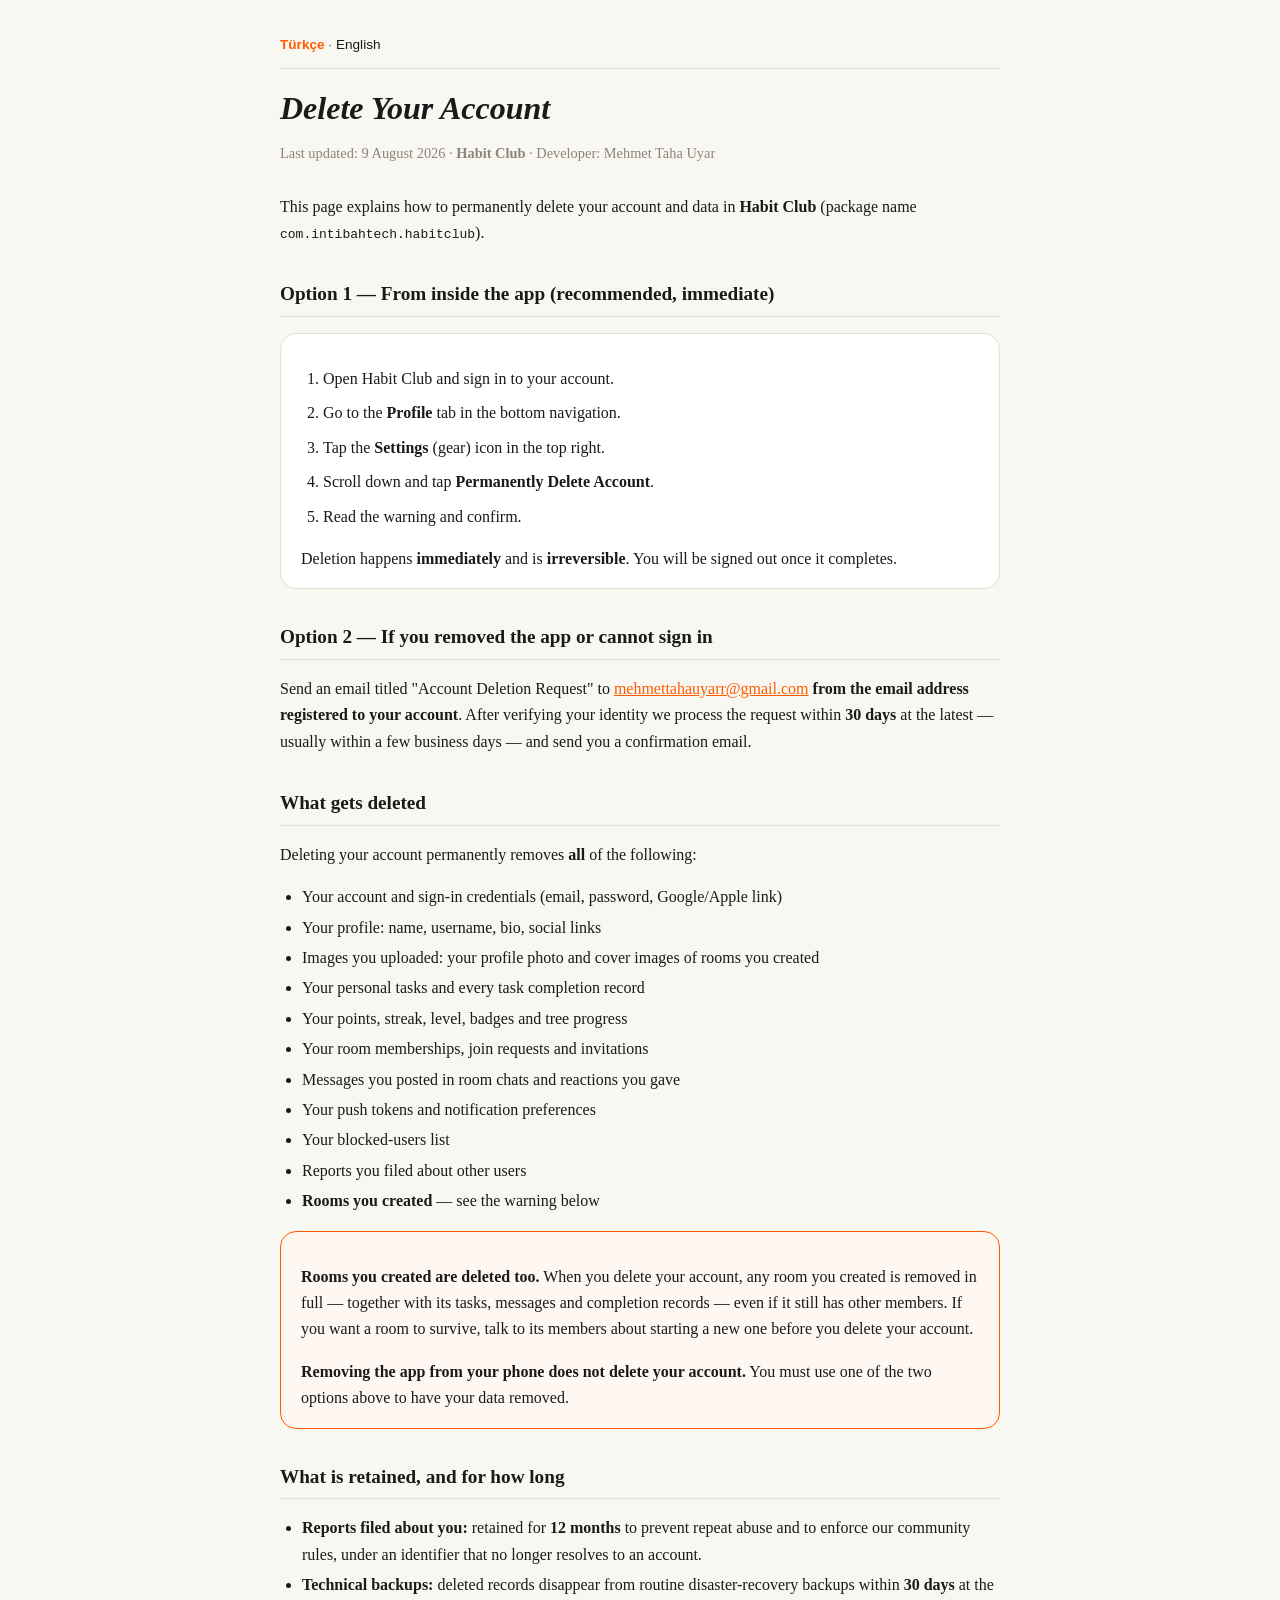
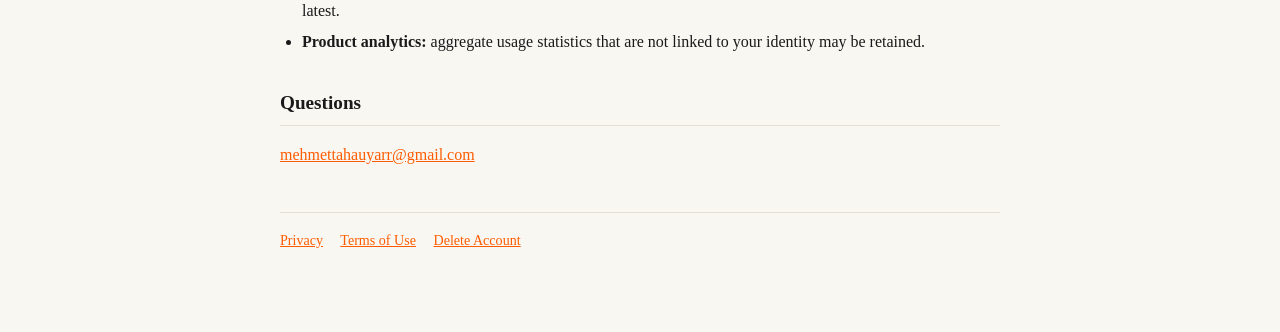
==== delete-account-en.html @ 31d337d4 "Hesap silme sayfası + İngilizce sürümler + gizlilik güncellemesi - delete-account.html / delete-acco" ====
<!DOCTYPE html>
<html lang="en">
<head>
<meta charset="utf-8">
<meta name="viewport" content="width=device-width, initial-scale=1">
<title>Delete Your Account — Habit Club</title>
<link rel="stylesheet" href="./legal.css">
</head>
<body>
<main>
  <p class="lang"><a href="./delete-account.html">Türkçe</a> · <span class="on">English</span></p>

  <h1>Delete Your Account</h1>
  <p class="updated">Last updated: 9 August 2026 · <strong>Habit Club</strong> · Developer: Mehmet Taha Uyar</p>

  <p>This page explains how to permanently delete your account and data in <strong>Habit Club</strong> (package name <code>com.intibahtech.habitclub</code>).</p>

  <h2>Option 1 — From inside the app (recommended, immediate)</h2>
  <div class="card">
    <ol class="steps">
      <li>Open Habit Club and sign in to your account.</li>
      <li>Go to the <strong>Profile</strong> tab in the bottom navigation.</li>
      <li>Tap the <strong>Settings</strong> (gear) icon in the top right.</li>
      <li>Scroll down and tap <strong>Permanently Delete Account</strong>.</li>
      <li>Read the warning and confirm.</li>
    </ol>
    <p style="margin-bottom:0">Deletion happens <strong>immediately</strong> and is <strong>irreversible</strong>. You will be signed out once it completes.</p>
  </div>

  <h2>Option 2 — If you removed the app or cannot sign in</h2>
  <p>Send an email titled "Account Deletion Request" to <a href="mailto:mehmettahauyarr@gmail.com?subject=Account%20Deletion%20Request%20-%20Habit%20Club">mehmettahauyarr@gmail.com</a> <strong>from the email address registered to your account</strong>. After verifying your identity we process the request within <strong>30 days</strong> at the latest — usually within a few business days — and send you a confirmation email.</p>

  <h2>What gets deleted</h2>
  <p>Deleting your account permanently removes <strong>all</strong> of the following:</p>
  <ul>
    <li>Your account and sign-in credentials (email, password, Google/Apple link)</li>
    <li>Your profile: name, username, bio, social links</li>
    <li>Images you uploaded: your profile photo and cover images of rooms you created</li>
    <li>Your personal tasks and every task completion record</li>
    <li>Your points, streak, level, badges and tree progress</li>
    <li>Your room memberships, join requests and invitations</li>
    <li>Messages you posted in room chats and reactions you gave</li>
    <li>Your push tokens and notification preferences</li>
    <li>Your blocked-users list</li>
    <li>Reports you filed about other users</li>
    <li><strong>Rooms you created</strong> — see the warning below</li>
  </ul>

  <div class="card warn">
    <p><strong>Rooms you created are deleted too.</strong> When you delete your account, any room you created is removed in full — together with its tasks, messages and completion records — even if it still has other members. If you want a room to survive, talk to its members about starting a new one before you delete your account.</p>
    <p style="margin-bottom:0"><strong>Removing the app from your phone does not delete your account.</strong> You must use one of the two options above to have your data removed.</p>
  </div>

  <h2>What is retained, and for how long</h2>
  <ul>
    <li><strong>Reports filed about you:</strong> retained for <strong>12 months</strong> to prevent repeat abuse and to enforce our community rules, under an identifier that no longer resolves to an account.</li>
    <li><strong>Technical backups:</strong> deleted records disappear from routine disaster-recovery backups within <strong>30 days</strong> at the latest.</li>
    <li><strong>Product analytics:</strong> aggregate usage statistics that are not linked to your identity may be retained.</li>
  </ul>

  <h2>Questions</h2>
  <p><a href="mailto:mehmettahauyarr@gmail.com">mehmettahauyarr@gmail.com</a></p>

  <footer>
    <a href="./privacy-en.html">Privacy</a>
    <a href="./terms-en.html">Terms of Use</a>
    <a href="./delete-account-en.html">Delete Account</a>
  </footer>
</main>
</body>
</html>
---- legal.css ----
/* Habit Club — yasal sayfalar ortak stili.
   Kaynak: habit-group/docs/  ·  Canlı: mtuyar.github.io/habitclub-legal/ */

:root {
  --bg: #F9F7F2;
  --card: #ffffff;
  --ink: #1A1A1A;
  --muted: #6b665c;
  --line: #e5e0d5;
  --accent: #FF5C00;
}

* { box-sizing: border-box; }

body {
  font-family: Georgia, 'Times New Roman', serif;
  background: var(--bg);
  color: var(--ink);
  margin: 0;
  padding: 20px 20px 80px;
  line-height: 1.65;
  -webkit-text-size-adjust: 100%;
}

main { max-width: 720px; margin: 0 auto; }

h1 { font-style: italic; font-size: 2rem; margin: 20px 0 4px; line-height: 1.2; }
h2 { font-size: 1.2rem; margin-top: 32px; border-bottom: 1px solid var(--line); padding-bottom: 6px; }
h3 { font-size: 1rem; margin: 22px 0 6px; }

.updated { color: #8a8578; font-size: .9rem; margin-bottom: 28px; }
a { color: var(--accent); }
ul { padding-left: 22px; }
li { margin: 4px 0; }

.card {
  background: var(--card);
  border: 1px solid var(--line);
  border-radius: 16px;
  padding: 16px 20px;
  margin: 16px 0;
}

.card.warn { border-color: var(--accent); background: #fff7f2; }

/* Dil değiştirici */
.lang {
  font-family: -apple-system, BlinkMacSystemFont, 'Segoe UI', Roboto, sans-serif;
  font-size: .85rem;
  color: var(--muted);
  border-bottom: 1px solid var(--line);
  padding-bottom: 12px;
}
.lang a { text-decoration: none; font-weight: 600; }
.lang .on { color: var(--ink); text-decoration: none; }

/* Sağlayıcı tablosu */
table { width: 100%; border-collapse: collapse; margin: 16px 0; font-size: .95rem; }
th, td { text-align: left; padding: 9px 10px; border-bottom: 1px solid var(--line); vertical-align: top; }
th { font-size: .8rem; letter-spacing: .04em; text-transform: uppercase; color: var(--muted); }
.wrap { overflow-x: auto; }

/* Adım listesi (hesap silme) */
ol.steps { padding-left: 22px; }
ol.steps li { margin: 8px 0; }

footer {
  margin-top: 44px;
  padding-top: 16px;
  border-top: 1px solid var(--line);
  font-size: .88rem;
  color: var(--muted);
}
footer a { margin-right: 14px; }

@media (prefers-color-scheme: dark) {
  :root {
    --bg: #131316;
    --card: #1c1c20;
    --ink: #F2F0EA;
    --muted: #9d978c;
    --line: #33333b;
    --accent: #FF8A4C;
  }
  .card.warn { background: #241a13; }
}
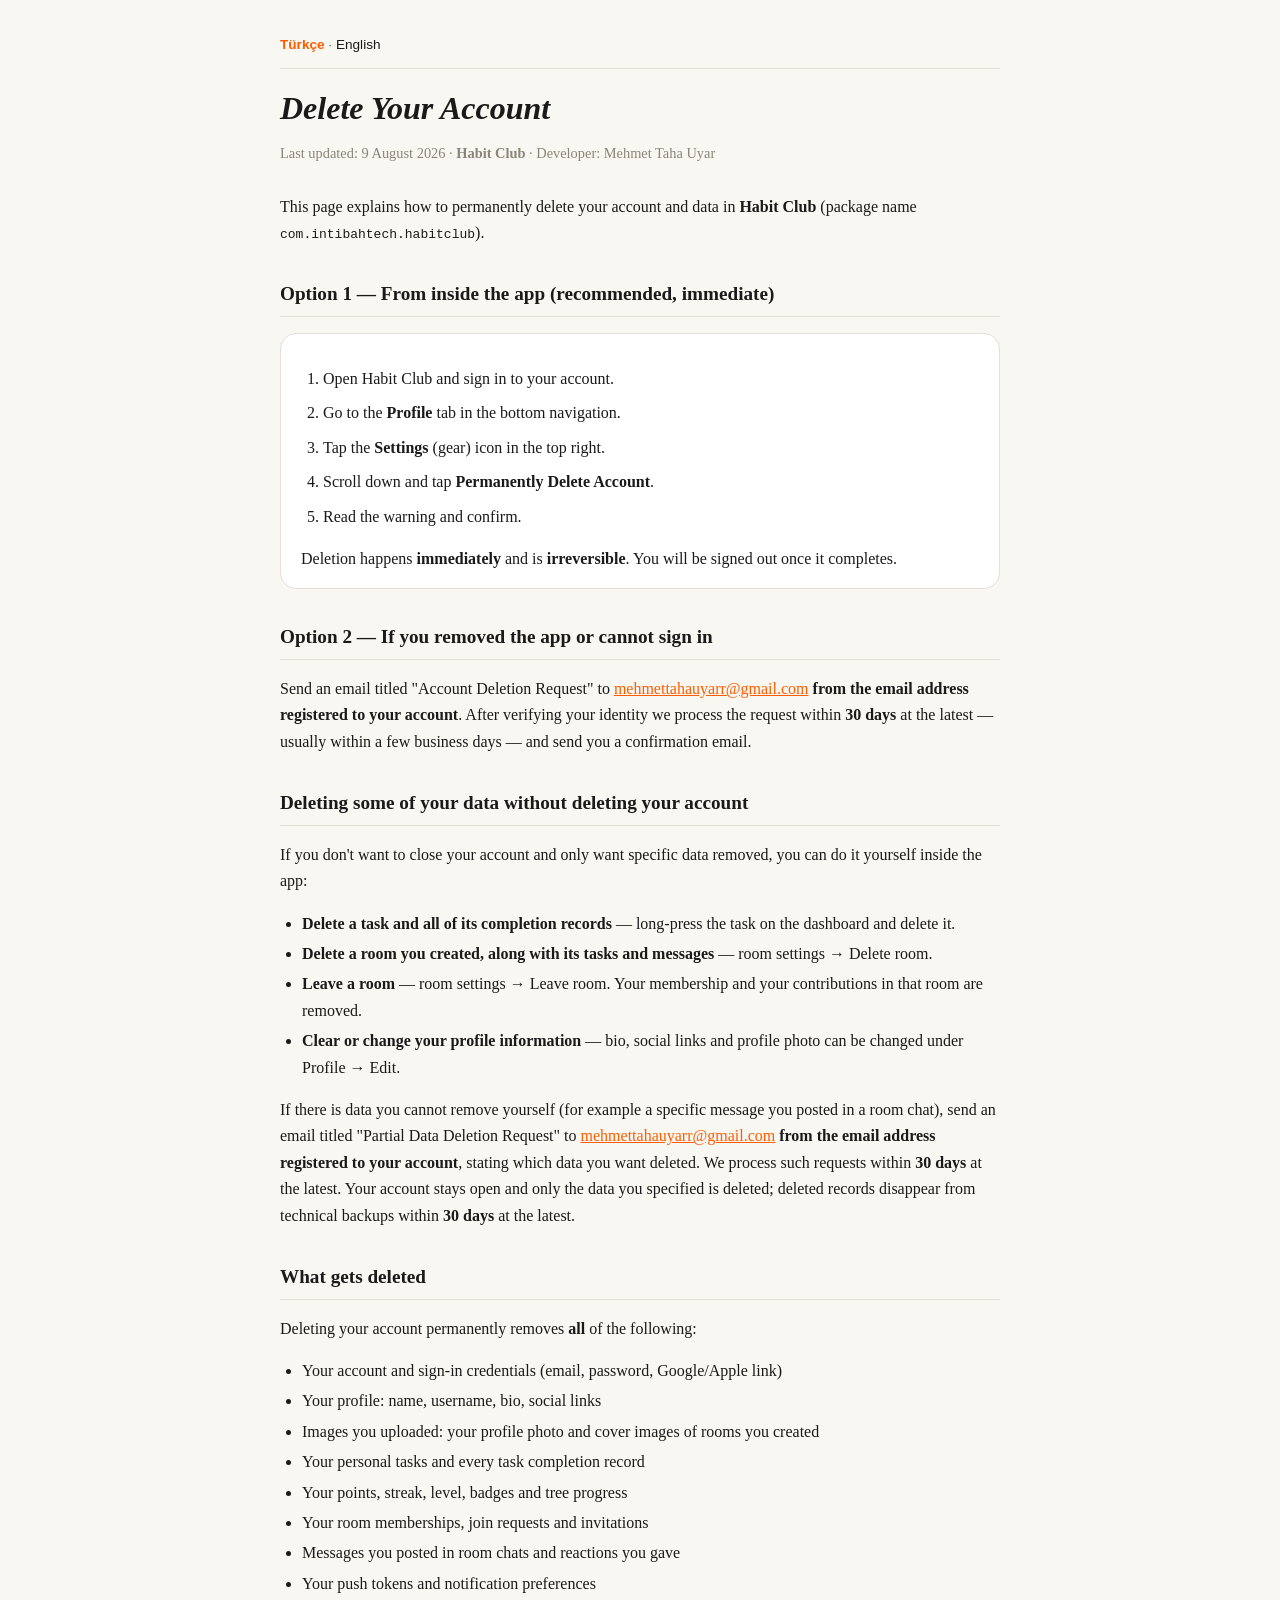
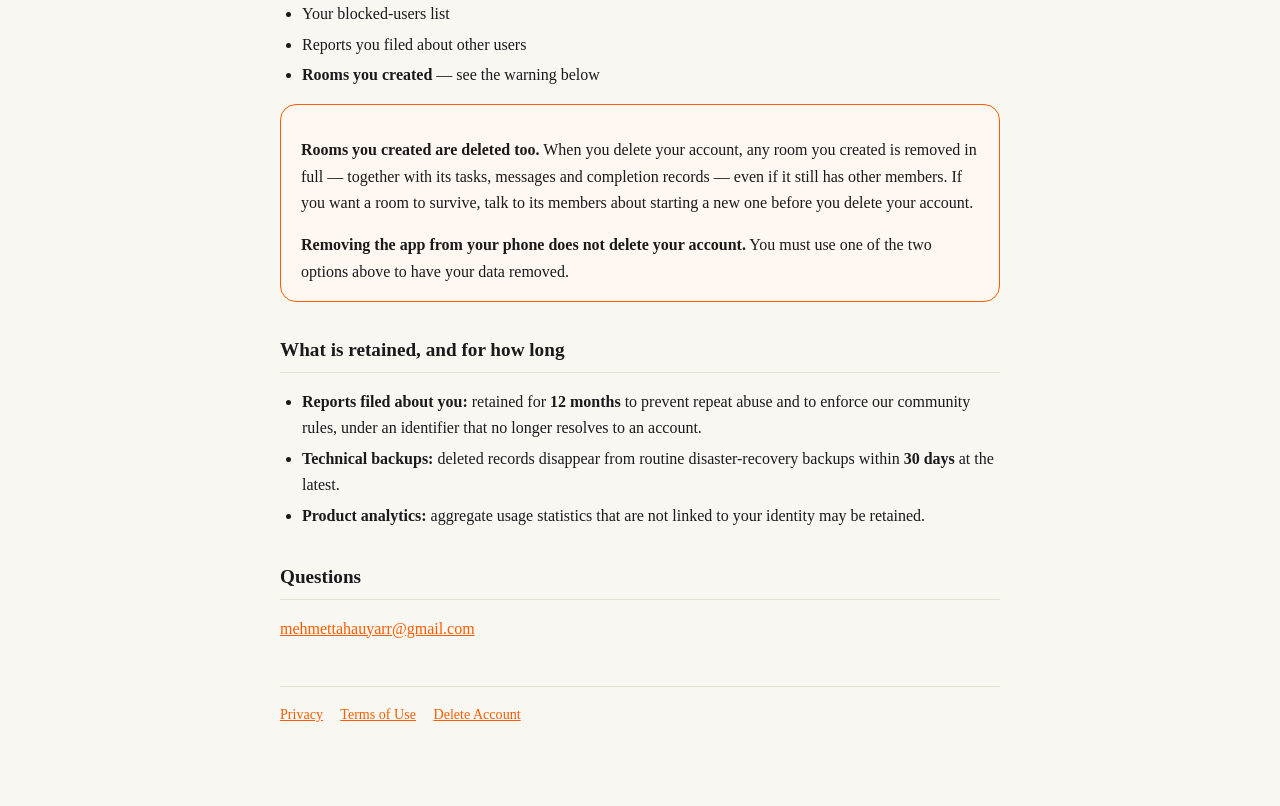
==== commit 87f16dd2: "Kısmi veri silme bölümü — Play 'Veri silme URL'si' alanının şartı Play, hesap silmenin yanı sıra 'he" ====
--- a/delete-account-en.html
+++ b/delete-account-en.html
@@ -29,6 +29,16 @@
 
   <h2>Option 2 — If you removed the app or cannot sign in</h2>
   <p>Send an email titled "Account Deletion Request" to <a href="mailto:mehmettahauyarr@gmail.com?subject=Account%20Deletion%20Request%20-%20Habit%20Club">mehmettahauyarr@gmail.com</a> <strong>from the email address registered to your account</strong>. After verifying your identity we process the request within <strong>30 days</strong> at the latest — usually within a few business days — and send you a confirmation email.</p>
+
+  <h2>Deleting some of your data without deleting your account</h2>
+  <p>If you don't want to close your account and only want specific data removed, you can do it yourself inside the app:</p>
+  <ul>
+    <li><strong>Delete a task and all of its completion records</strong> — long-press the task on the dashboard and delete it.</li>
+    <li><strong>Delete a room you created, along with its tasks and messages</strong> — room settings → Delete room.</li>
+    <li><strong>Leave a room</strong> — room settings → Leave room. Your membership and your contributions in that room are removed.</li>
+    <li><strong>Clear or change your profile information</strong> — bio, social links and profile photo can be changed under Profile → Edit.</li>
+  </ul>
+  <p>If there is data you cannot remove yourself (for example a specific message you posted in a room chat), send an email titled "Partial Data Deletion Request" to <a href="mailto:mehmettahauyarr@gmail.com?subject=Partial%20Data%20Deletion%20Request%20-%20Habit%20Club">mehmettahauyarr@gmail.com</a> <strong>from the email address registered to your account</strong>, stating which data you want deleted. We process such requests within <strong>30 days</strong> at the latest. Your account stays open and only the data you specified is deleted; deleted records disappear from technical backups within <strong>30 days</strong> at the latest.</p>
 
   <h2>What gets deleted</h2>
   <p>Deleting your account permanently removes <strong>all</strong> of the following:</p>
